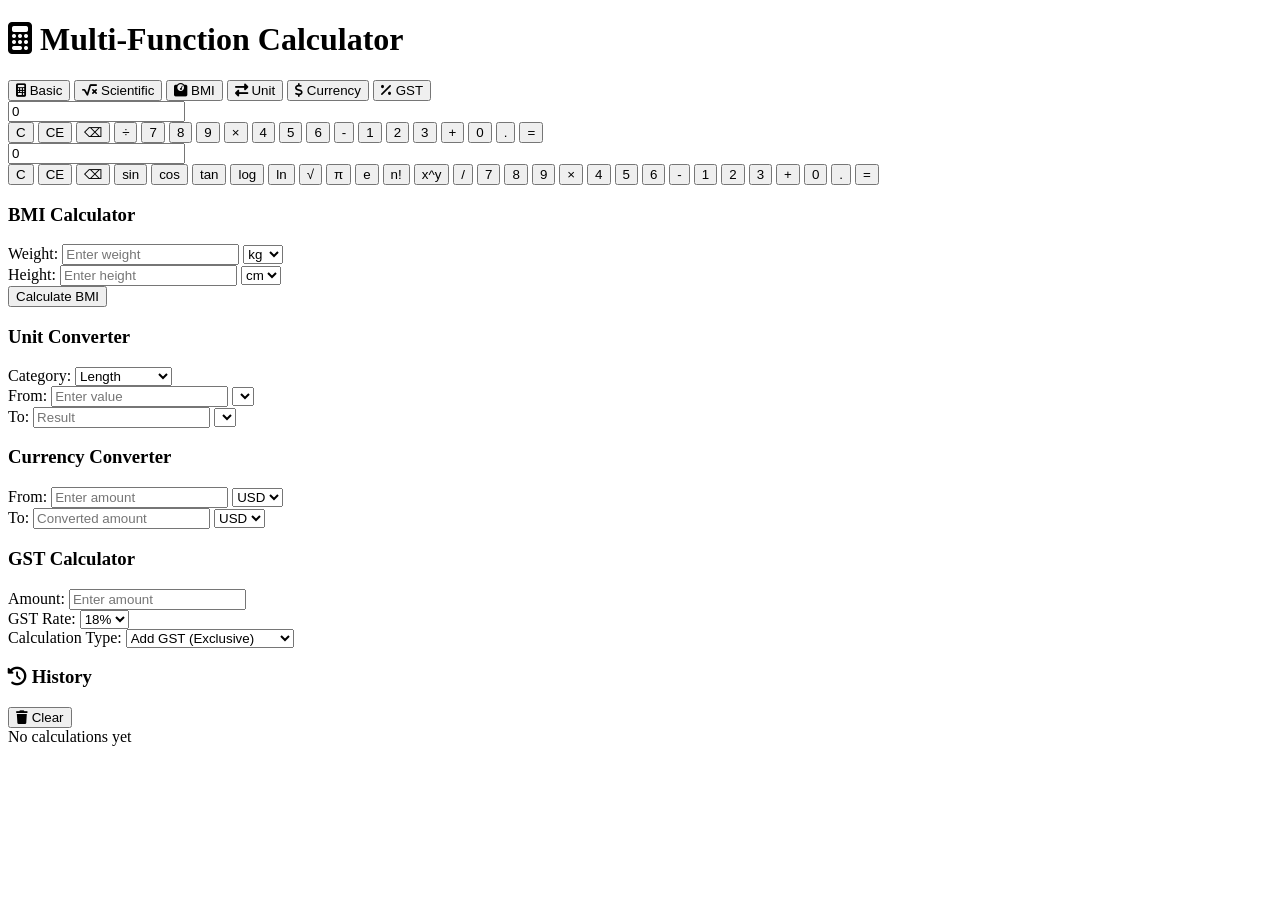
==== index.html @ 414d4fdd "Create index.html" ====
<!DOCTYPE html>
<html lang="en">
<head>
    <meta charset="UTF-8">
    <meta name="viewport" content="width=device-width, initial-scale=1.0">
    <title>Multi-Function Calculator</title>
    <meta name="description" content="Comprehensive calculator with basic, scientific, BMI, unit conversion, currency conversion, and GST calculation features plus transaction history">
    <link rel="stylesheet" href="styles.css">
    <link href="https://cdnjs.cloudflare.com/ajax/libs/font-awesome/6.4.0/css/all.min.css" rel="stylesheet">
</head>
<body>
    <div class="container">
        <header class="header">
            <h1 class="title">
                <i class="fas fa-calculator"></i>
                Multi-Function Calculator
            </h1>
        </header>

        <div class="calculator-wrapper">
            <!-- Tab Navigation -->
            <nav class="tab-nav">
                <button class="tab-btn active" data-tab="basic">
                    <i class="fas fa-calculator"></i>
                    Basic
                </button>
                <button class="tab-btn" data-tab="scientific">
                    <i class="fas fa-square-root-alt"></i>
                    Scientific
                </button>
                <button class="tab-btn" data-tab="bmi">
                    <i class="fas fa-weight"></i>
                    BMI
                </button>
                <button class="tab-btn" data-tab="unit">
                    <i class="fas fa-exchange-alt"></i>
                    Unit
                </button>
                <button class="tab-btn" data-tab="currency">
                    <i class="fas fa-dollar-sign"></i>
                    Currency
                </button>
                <button class="tab-btn" data-tab="gst">
                    <i class="fas fa-percentage"></i>
                    GST
                </button>
            </nav>

            <div class="calculator-content">
                <!-- Basic Calculator -->
                <div class="calculator-panel active" id="basic">
                    <div class="display-section">
                        <input type="text" id="basic-display" class="display" readonly value="0">
                    </div>
                    <div class="button-grid basic-grid">
                        <button class="btn btn-secondary" onclick="clearAll('basic')">C</button>
                        <button class="btn btn-secondary" onclick="clearEntry('basic')">CE</button>
                        <button class="btn btn-secondary" onclick="backspace('basic')">⌫</button>
                        <button class="btn btn-operator" onclick="appendOperator('basic', '/')">÷</button>
                        
                        <button class="btn btn-number" onclick="appendNumber('basic', '7')">7</button>
                        <button class="btn btn-number" onclick="appendNumber('basic', '8')">8</button>
                        <button class="btn btn-number" onclick="appendNumber('basic', '9')">9</button>
                        <button class="btn btn-operator" onclick="appendOperator('basic', '*')">×</button>
                        
                        <button class="btn btn-number" onclick="appendNumber('basic', '4')">4</button>
                        <button class="btn btn-number" onclick="appendNumber('basic', '5')">5</button>
                        <button class="btn btn-number" onclick="appendNumber('basic', '6')">6</button>
                        <button class="btn btn-operator" onclick="appendOperator('basic', '-')">-</button>
                        
                        <button class="btn btn-number" onclick="appendNumber('basic', '1')">1</button>
                        <button class="btn btn-number" onclick="appendNumber('basic', '2')">2</button>
                        <button class="btn btn-number" onclick="appendNumber('basic', '3')">3</button>
                        <button class="btn btn-operator" onclick="appendOperator('basic', '+')">+</button>
                        
                        <button class="btn btn-number span-2" onclick="appendNumber('basic', '0')">0</button>
                        <button class="btn btn-number" onclick="appendNumber('basic', '.')">.</button>
                        <button class="btn btn-equals" onclick="calculate('basic')">=</button>
                    </div>
                </div>

                <!-- Scientific Calculator -->
                <div class="calculator-panel" id="scientific">
                    <div class="display-section">
                        <input type="text" id="scientific-display" class="display" readonly value="0">
                    </div>
                    <div class="button-grid scientific-grid">
                        <button class="btn btn-secondary" onclick="clearAll('scientific')">C</button>
                        <button class="btn btn-secondary" onclick="clearEntry('scientific')">CE</button>
                        <button class="btn btn-secondary" onclick="backspace('scientific')">⌫</button>
                        <button class="btn btn-function" onclick="scientificFunction('sin')">sin</button>
                        <button class="btn btn-function" onclick="scientificFunction('cos')">cos</button>
                        
                        <button class="btn btn-function" onclick="scientificFunction('tan')">tan</button>
                        <button class="btn btn-function" onclick="scientificFunction('log')">log</button>
                        <button class="btn btn-function" onclick="scientificFunction('ln')">ln</button>
                        <button class="btn btn-function" onclick="scientificFunction('sqrt')">√</button>
                        <button class="btn btn-function" onclick="scientificFunction('pi')">π</button>
                        
                        <button class="btn btn-function" onclick="scientificFunction('e')">e</button>
                        <button class="btn btn-function" onclick="scientificFunction('factorial')">n!</button>
                        <button class="btn btn-operator" onclick="appendOperator('scientific', '^')">x^y</button>
                        <button class="btn btn-operator" onclick="appendOperator('scientific', '/')">/</button>
                        <button class="btn btn-number" onclick="appendNumber('scientific', '7')">7</button>
                        
                        <button class="btn btn-number" onclick="appendNumber('scientific', '8')">8</button>
                        <button class="btn btn-number" onclick="appendNumber('scientific', '9')">9</button>
                        <button class="btn btn-operator" onclick="appendOperator('scientific', '*')">×</button>
                        <button class="btn btn-number" onclick="appendNumber('scientific', '4')">4</button>
                        <button class="btn btn-number" onclick="appendNumber('scientific', '5')">5</button>
                        
                        <button class="btn btn-number" onclick="appendNumber('scientific', '6')">6</button>
                        <button class="btn btn-operator" onclick="appendOperator('scientific', '-')">-</button>
                        <button class="btn btn-number" onclick="appendNumber('scientific', '1')">1</button>
                        <button class="btn btn-number" onclick="appendNumber('scientific', '2')">2</button>
                        <button class="btn btn-number" onclick="appendNumber('scientific', '3')">3</button>
                        
                        <button class="btn btn-operator" onclick="appendOperator('scientific', '+')">+</button>
                        <button class="btn btn-number span-2" onclick="appendNumber('scientific', '0')">0</button>
                        <button class="btn btn-number" onclick="appendNumber('scientific', '.')">.</button>
                        <button class="btn btn-equals" onclick="calculate('scientific')">=</button>
                    </div>
                </div>

                <!-- BMI Calculator -->
                <div class="calculator-panel" id="bmi">
                    <div class="form-section">
                        <h3>BMI Calculator</h3>
                        <div class="input-group">
                            <label>Weight:</label>
                            <input type="number" id="weight" placeholder="Enter weight">
                            <select id="weight-unit">
                                <option value="kg">kg</option>
                                <option value="lbs">lbs</option>
                            </select>
                        </div>
                        <div class="input-group">
                            <label>Height:</label>
                            <input type="number" id="height" placeholder="Enter height">
                            <select id="height-unit">
                                <option value="cm">cm</option>
                                <option value="ft">ft</option>
                                <option value="in">in</option>
                            </select>
                        </div>
                        <button class="btn btn-primary" onclick="calculateBMI()">Calculate BMI</button>
                        <div id="bmi-result" class="result-section"></div>
                    </div>
                </div>

                <!-- Unit Converter -->
                <div class="calculator-panel" id="unit">
                    <div class="form-section">
                        <h3>Unit Converter</h3>
                        <div class="input-group">
                            <label>Category:</label>
                            <select id="unit-category" onchange="updateUnits()">
                                <option value="length">Length</option>
                                <option value="weight">Weight</option>
                                <option value="temperature">Temperature</option>
                                <option value="volume">Volume</option>
                            </select>
                        </div>
                        <div class="input-group">
                            <label>From:</label>
                            <input type="number" id="from-value" placeholder="Enter value" oninput="convertUnit()">
                            <select id="from-unit"></select>
                        </div>
                        <div class="input-group">
                            <label>To:</label>
                            <input type="number" id="to-value" placeholder="Result" readonly>
                            <select id="to-unit" onchange="convertUnit()"></select>
                        </div>
                    </div>
                </div>

                <!-- Currency Converter -->
                <div class="calculator-panel" id="currency">
                    <div class="form-section">
                        <h3>Currency Converter</h3>
                        <div class="input-group">
                            <label>From:</label>
                            <input type="number" id="currency-amount" placeholder="Enter amount" oninput="convertCurrency()">
                            <select id="from-currency">
                                <option value="USD">USD</option>
                                <option value="EUR">EUR</option>
                                <option value="GBP">GBP</option>
                                <option value="JPY">JPY</option>
                                <option value="INR">INR</option>
                                <option value="CAD">CAD</option>
                                <option value="AUD">AUD</option>
                            </select>
                        </div>
                        <div class="input-group">
                            <label>To:</label>
                            <input type="number" id="converted-amount" placeholder="Converted amount" readonly>
                            <select id="to-currency" onchange="convertCurrency()">
                                <option value="USD">USD</option>
                                <option value="EUR">EUR</option>
                                <option value="GBP">GBP</option>
                                <option value="JPY">JPY</option>
                                <option value="INR">INR</option>
                                <option value="CAD">CAD</option>
                                <option value="AUD">AUD</option>
                            </select>
                        </div>
                        <div id="exchange-rate" class="info-text"></div>
                    </div>
                </div>

                <!-- GST Calculator -->
                <div class="calculator-panel" id="gst">
                    <div class="form-section">
                        <h3>GST Calculator</h3>
                        <div class="input-group">
                            <label>Amount:</label>
                            <input type="number" id="gst-amount" placeholder="Enter amount" oninput="calculateGST()">
                        </div>
                        <div class="input-group">
                            <label>GST Rate:</label>
                            <select id="gst-rate" onchange="calculateGST()">
                                <option value="0">0%</option>
                                <option value="5">5%</option>
                                <option value="12">12%</option>
                                <option value="18" selected>18%</option>
                                <option value="28">28%</option>
                            </select>
                        </div>
                        <div class="input-group">
                            <label>Calculation Type:</label>
                            <select id="gst-type" onchange="calculateGST()">
                                <option value="exclusive">Add GST (Exclusive)</option>
                                <option value="inclusive">Remove GST (Inclusive)</option>
                            </select>
                        </div>
                        <div id="gst-result" class="result-section"></div>
                    </div>
                </div>
            </div>

            <!-- History Panel -->
            <div class="history-panel">
                <div class="history-header">
                    <h3>
                        <i class="fas fa-history"></i>
                        History
                    </h3>
                    <button class="btn btn-small" onclick="clearHistory()">
                        <i class="fas fa-trash"></i>
                        Clear
                    </button>
                </div>
                <div id="history-list" class="history-list">
                    <div class="no-history">No calculations yet</div>
                </div>
            </div>
        </div>
    </div>

    <script src="script.js"></script>
</body>
</html>
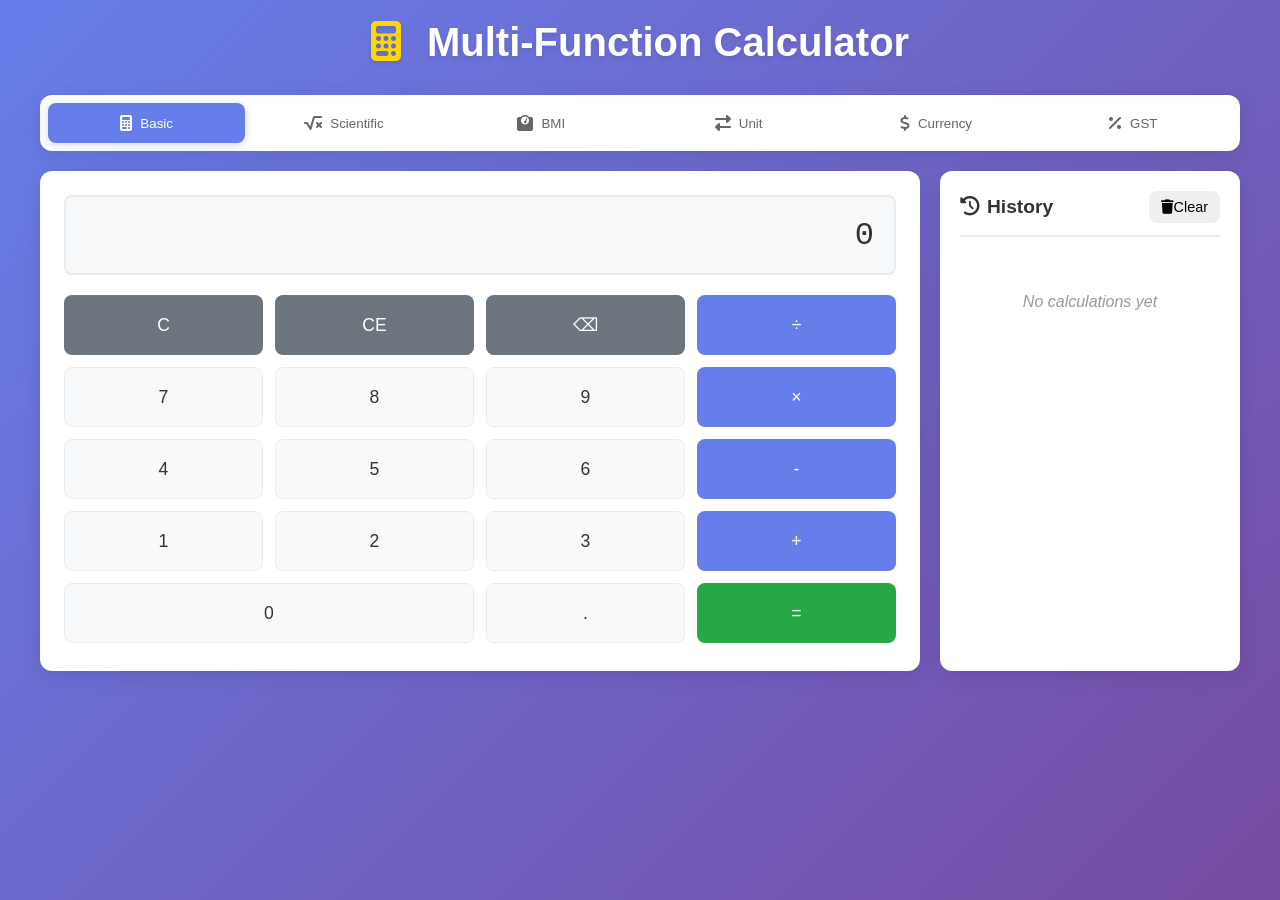
==== commit 9db58cb1: "Update index.html" ====
--- a/index.html
+++ b/index.html
@@ -85,40 +85,46 @@
                         <input type="text" id="scientific-display" class="display" readonly value="0">
                     </div>
                     <div class="button-grid scientific-grid">
-                        <button class="btn btn-secondary" onclick="clearAll('scientific')">C</button>
-                        <button class="btn btn-secondary" onclick="clearEntry('scientific')">CE</button>
-                        <button class="btn btn-secondary" onclick="backspace('scientific')">⌫</button>
                         <button class="btn btn-function" onclick="scientificFunction('sin')">sin</button>
                         <button class="btn btn-function" onclick="scientificFunction('cos')">cos</button>
-                        
                         <button class="btn btn-function" onclick="scientificFunction('tan')">tan</button>
                         <button class="btn btn-function" onclick="scientificFunction('log')">log</button>
                         <button class="btn btn-function" onclick="scientificFunction('ln')">ln</button>
+                        <button class="btn btn-secondary" onclick="clearAll('scientific')">C</button>
+
                         <button class="btn btn-function" onclick="scientificFunction('sqrt')">√</button>
+                        <button class="btn btn-function" onclick="scientificFunction('square')">x²</button>
+                        <button class="btn btn-operator" onclick="appendOperator('scientific', '^')">x^y</button>
                         <button class="btn btn-function" onclick="scientificFunction('pi')">π</button>
-                        
                         <button class="btn btn-function" onclick="scientificFunction('e')">e</button>
-                        <button class="btn btn-function" onclick="scientificFunction('factorial')">n!</button>
-                        <button class="btn btn-operator" onclick="appendOperator('scientific', '^')">x^y</button>
-                        <button class="btn btn-operator" onclick="appendOperator('scientific', '/')">/</button>
+                        <button class="btn btn-secondary" onclick="backspace('scientific')">⌫</button>
+
                         <button class="btn btn-number" onclick="appendNumber('scientific', '7')">7</button>
-                        
                         <button class="btn btn-number" onclick="appendNumber('scientific', '8')">8</button>
                         <button class="btn btn-number" onclick="appendNumber('scientific', '9')">9</button>
-                        <button class="btn btn-operator" onclick="appendOperator('scientific', '*')">×</button>
+                        <button class="btn btn-operator" onclick="appendOperator('scientific', '/')">÷</button>
+                        <button className="btn btn-function" onClick={() => appendToInput('(')}>(</button>
+                        <button className="btn btn-function" onClick={() => appendToInput(')')}>)</button>
+
                         <button class="btn btn-number" onclick="appendNumber('scientific', '4')">4</button>
                         <button class="btn btn-number" onclick="appendNumber('scientific', '5')">5</button>
-                        
                         <button class="btn btn-number" onclick="appendNumber('scientific', '6')">6</button>
-                        <button class="btn btn-operator" onclick="appendOperator('scientific', '-')">-</button>
+                        <button class="btn btn-operator" onclick="appendOperator('scientific', '*')">×</button>
+                        <button class="btn btn-function" onclick="scientificFunction('factorial')">x!</button>
+                        <button className="btn btn-function" onClick={() => scientificFunction('reciprocal')}>1/x</button>
+
                         <button class="btn btn-number" onclick="appendNumber('scientific', '1')">1</button>
                         <button class="btn btn-number" onclick="appendNumber('scientific', '2')">2</button>
                         <button class="btn btn-number" onclick="appendNumber('scientific', '3')">3</button>
-                        
-                        <button class="btn btn-operator" onclick="appendOperator('scientific', '+')">+</button>
+                        <button class="btn btn-operator" onclick="appendOperator('scientific', '-')">-</button>
+                        <button className="btn btn-function" onClick={() => scientificFunction('abs')}>|x|</button>
+                        <button class="btn btn-operator" onclick="calculatePercentage()">%</button>
+
                         <button class="btn btn-number span-2" onclick="appendNumber('scientific', '0')">0</button>
                         <button class="btn btn-number" onclick="appendNumber('scientific', '.')">.</button>
-                        <button class="btn btn-equals" onclick="calculate('scientific')">=</button>
+                        <button class="btn btn-operator" onclick="appendOperator('scientific', '+')">+</button>
+                        <button class="btn btn-equals span-2" onclick="calculate('scientific')">=</button>
+                                                
                     </div>
                 </div>
 
--- a/styles.css
+++ b/styles.css
@@ -0,0 +1,516 @@
+/* Reset and Base Styles */
+* {
+    margin: 0;
+    padding: 0;
+    box-sizing: border-box;
+}
+
+body {
+    font-family: -apple-system, BlinkMacSystemFont, 'Segoe UI', Roboto, Oxygen, Ubuntu, Cantarell, sans-serif;
+    background: linear-gradient(135deg, #667eea 0%, #764ba2 100%);
+    min-height: 100vh;
+    padding: 20px;
+    color: white;
+}
+
+.container {
+    max-width: 1200px;
+    margin: 0 auto;
+}
+
+/* Header */
+.header {
+    text-align: center;
+    margin-bottom: 30px;
+}
+
+.title {
+    color: white;
+    font-size: 2.5rem;
+    font-weight: 600;
+    text-shadow: 0 2px 4px rgba(0,0,0,0.1);
+}
+
+.title i {
+    margin-right: 15px;
+    color: #ffd700;
+}
+
+/* Calculator Wrapper */
+.calculator-wrapper {
+    display: grid;
+    grid-template-columns: 1fr 300px;
+    gap: 20px;
+    max-width: 1200px;
+}
+
+/* Tab Navigation */
+.tab-nav {
+    grid-column: 1 / -1;
+    display: flex;
+    background: white;
+    border-radius: 12px;
+    padding: 8px;
+    box-shadow: 0 4px 20px rgba(0,0,0,0.1);
+    overflow-x: auto;
+}
+
+.tab-btn {
+    flex: 1;
+    padding: 12px 16px;
+    border: none;
+    background: transparent;
+    color: #666;
+    font-weight: 500;
+    border-radius: 8px;
+    cursor: pointer;
+    transition: all 0.3s ease;
+    display: flex;
+    align-items: center;
+    justify-content: center;
+    gap: 8px;
+    min-width: 100px;
+}
+
+.tab-btn:hover {
+    background: #f8f9fa;
+    color: #333;
+}
+
+.tab-btn.active {
+    background: #667eea;
+    color: white;
+    box-shadow: 0 2px 8px rgba(102, 126, 234, 0.3);
+}
+
+.tab-btn i {
+    font-size: 16px;
+}
+
+/* Calculator Panels */
+.calculator-content {
+    background: white;
+    border-radius: 12px;
+    padding: 24px;
+    box-shadow: 0 4px 20px rgba(0,0,0,0.1);
+    min-height: 500px;
+}
+
+.calculator-panel {
+    display: none;
+}
+
+.calculator-panel.active {
+    display: block;
+}
+
+/* Display */
+.display-section {
+    margin-bottom: 20px;
+}
+
+.display {
+    width: 100%;
+    height: 80px;
+    font-size: 2rem;
+    text-align: right;
+    padding: 20px;
+    border: 2px solid #e9ecef;
+    border-radius: 8px;
+    background: #f8f9fa;
+    font-family: 'Courier New', monospace;
+    color: #333;
+}
+
+/* Button Grid */
+.button-grid {
+    display: grid;
+    gap: 12px;
+}
+
+.basic-grid {
+    grid-template-columns: repeat(4, 1fr);
+}
+
+.scientific-grid {
+    grid-template-columns: repeat(5, 1fr);
+}
+
+/* Buttons */
+.btn {
+    padding: 16px;
+    border: none;
+    border-radius: 8px;
+    font-size: 1.1rem;
+    font-weight: 500;
+    cursor: pointer;
+    transition: all 0.2s ease;
+    display: flex;
+    align-items: center;
+    justify-content: center;
+    min-height: 60px;
+}
+
+.btn:hover {
+    transform: translateY(-2px);
+    box-shadow: 0 4px 12px rgba(0,0,0,0.15);
+}
+
+.btn:active {
+    transform: translateY(0);
+}
+
+.btn-number {
+    background: #f8f9fa;
+    color: #333;
+    border: 1px solid #e9ecef;
+}
+
+.btn-number:hover {
+    background: #e9ecef;
+}
+
+.btn-operator {
+    background: #667eea;
+    color: white;
+}
+
+.btn-operator:hover {
+    background: #5a6fd8;
+}
+
+.btn-equals {
+    background: #28a745;
+    color: white;
+}
+
+.btn-equals:hover {
+    background: #218838;
+}
+
+.btn-secondary {
+    background: #6c757d;
+    color: white;
+}
+
+.btn-secondary:hover {
+    background: #5a6268;
+}
+
+.btn-function {
+    background: #fd7e14;
+    color: white;
+    font-size: 0.9rem;
+}
+
+.btn-function:hover {
+    background: #e8690a;
+}
+
+.btn-primary {
+    background: #007bff;
+    color: white;
+    padding: 12px 24px;
+    width: 100%;
+    margin-top: 16px;
+}
+
+.btn-primary:hover {
+    background: #0056b3;
+}
+
+.btn-small {
+    padding: 8px 12px;
+    font-size: 0.9rem;
+    min-height: auto;
+}
+
+.span-2 {
+    grid-column: span 2;
+}
+
+/* Form Sections */
+.form-section {
+    padding: 20px;
+}
+
+.form-section h3 {
+    margin-bottom: 24px;
+    color: #333;
+    font-size: 1.5rem;
+    text-align: center;
+}
+
+.input-group {
+    margin-bottom: 20px;
+}
+
+.input-group label {
+    display: block;
+    margin-bottom: 8px;
+    font-weight: 500;
+    color: #555;
+}
+
+.input-group input,
+.input-group select {
+    width: 100%;
+    padding: 12px;
+    border: 2px solid #e9ecef;
+    border-radius: 6px;
+    font-size: 1rem;
+    transition: border-color 0.3s ease;
+}
+
+.input-group input:focus,
+.input-group select:focus {
+    outline: none;
+    border-color: #667eea;
+    box-shadow: 0 0 0 3px rgba(102, 126, 234, 0.1);
+}
+
+.input-group select {
+    cursor: pointer;
+}
+
+/* Result Sections */
+.result-section {
+    margin-top: 20px;
+    padding: 20px;
+    background: #f8f9fa;
+    border-radius: 8px;
+    border-left: 4px solid #667eea;
+}
+
+.result-section h4 {
+    color: #333;
+    margin-bottom: 8px;
+}
+
+.result-section .result-value {
+    font-size: 1.5rem;
+    font-weight: 600;
+    color: #667eea;
+    margin-bottom: 8px;
+}
+
+.result-section .result-category {
+    font-weight: 500;
+    padding: 4px 8px;
+    border-radius: 4px;
+    display: inline-block;
+}
+
+.result-section .result-breakdown {
+    margin-top: 12px;
+}
+
+.result-section .breakdown-item {
+    display: flex;
+    justify-content: space-between;
+    margin-bottom: 4px;
+}
+
+.info-text {
+    margin-top: 12px;
+    padding: 8px;
+    background: #e3f2fd;
+    border-radius: 4px;
+    color: #1976d2;
+    font-size: 0.9rem;
+}
+
+/* BMI Categories */
+.underweight { background: #cce5ff; color: #0066cc; }
+.normal { background: #ccffcc; color: #009900; }
+.overweight { background: #fff2cc; color: #cc9900; }
+.obese { background: #ffcccc; color: #cc0000; }
+
+/* History Panel */
+.history-panel {
+    background: white;
+    border-radius: 12px;
+    padding: 20px;
+    box-shadow: 0 4px 20px rgba(0,0,0,0.1);
+    max-height: 600px;
+    display: flex;
+    flex-direction: column;
+}
+
+.history-header {
+    display: flex;
+    justify-content: space-between;
+    align-items: center;
+    margin-bottom: 16px;
+    padding-bottom: 12px;
+    border-bottom: 2px solid #e9ecef;
+}
+
+.history-header h3 {
+    color: #333;
+    font-size: 1.2rem;
+    display: flex;
+    align-items: center;
+    gap: 8px;
+}
+
+.history-list {
+    flex: 1;
+    overflow-y: auto;
+}
+
+.history-item {
+    padding: 12px;
+    border-bottom: 1px solid #e9ecef;
+    transition: background 0.2s ease;
+}
+
+.history-item:hover {
+    background: #f8f9fa;
+}
+
+.history-item:last-child {
+    border-bottom: none;
+}
+
+.history-calculation {
+    font-family: 'Courier New', monospace;
+    color: #333;
+    margin-bottom: 4px;
+}
+
+.history-result {
+    font-weight: 600;
+    color: #667eea;
+}
+
+.history-time {
+    font-size: 0.8rem;
+    color: #666;
+    margin-top: 4px;
+}
+
+.no-history {
+    text-align: center;
+    color: #999;
+    padding: 40px 20px;
+    font-style: italic;
+}
+
+/* Responsive Design */
+@media (max-width: 768px) {
+    body {
+        padding: 10px;
+    }
+    
+    .title {
+        font-size: 2rem;
+    }
+    
+    .calculator-wrapper {
+        grid-template-columns: 1fr;
+        gap: 20px;
+    }
+    
+    .tab-nav {
+        flex-wrap: wrap;
+        gap: 4px;
+    }
+    
+    .tab-btn {
+        flex: 1 1 calc(50% - 2px);
+        min-width: auto;
+        font-size: 0.9rem;
+        padding: 10px 8px;
+    }
+    
+    .tab-btn i {
+        font-size: 14px;
+    }
+    
+    .scientific-grid {
+        grid-template-columns: repeat(5, 1fr);
+    }
+    
+    .btn {
+        padding: 14px;
+        font-size: 1rem;
+        min-height: 50px;
+    }
+    
+    .display {
+        height: 70px;
+        font-size: 1.5rem;
+        padding: 15px;
+    }
+    
+    .calculator-content,
+    .history-panel {
+        padding: 16px;
+    }
+}
+
+@media (max-width: 480px) {
+    .title {
+        font-size: 1.5rem;
+    }
+    
+    .basic-grid,
+    .scientific-grid {
+        grid-template-columns: repeat(3, 1fr);
+    }
+    
+    .btn {
+        padding: 12px;
+        font-size: 0.9rem;
+        min-height: 45px;
+    }
+    
+    .display {
+        height: 60px;
+        font-size: 1.2rem;
+        padding: 12px;
+    }
+}
+
+/* Dark mode support */
+@media (prefers-color-scheme: dark) {
+    body {
+        background: linear-gradient(135deg, #2d3748 0%, #4a5568 100%);
+    }
+    
+    .calculator-content,
+    .history-panel,
+    .tab-nav {
+        background: #2d3748;
+        color: #e2e8f0;
+    }
+    
+    .display {
+        background: #1a202c;
+        border-color: #4a5568;
+        color: #e2e8f0;
+    }
+    
+    .btn-number {
+        background: #4a5568;
+        color: #e2e8f0;
+        border-color: #2d3748;
+    }
+    
+    .btn-number:hover {
+        background: #2d3748;
+    }
+    
+    .result-section {
+        background: #1a202c;
+        color: #e2e8f0;
+    }
+    
+    .input-group input,
+    .input-group select {
+        background: #1a202c;
+        border-color: #4a5568;
+        color: #e2e8f0;
+    }
+}
